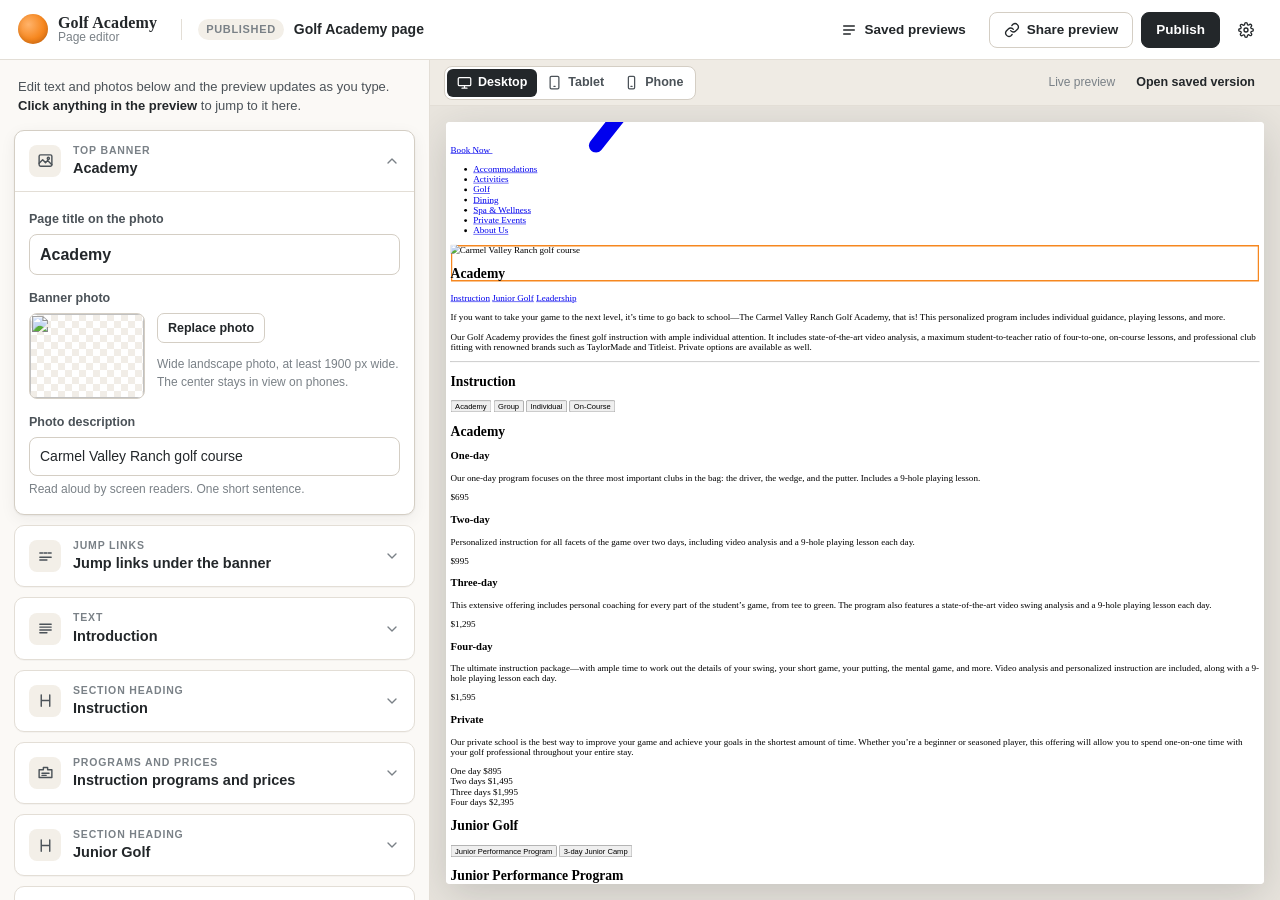
==== editor.html @ 5e8b1c4f "Golf Academy page editor prototype Editable copy of carmelvalleyranch.com/golf/golf-academy with a l" ====
<!doctype html>
<html lang="en">
<head>
<meta charset="utf-8">
<meta name="viewport" content="width=device-width, initial-scale=1">
<meta name="robots" content="noindex, nofollow">
<title>Golf Academy Page Editor</title>
<link rel="stylesheet" href="assets/cms/editor.css">
</head>
<body>
<header class="topbar">
  <div class="brand">
    <span class="brand-mark" aria-hidden="true"></span>
    <div class="brand-text"><strong>Golf Academy</strong><span>Page editor</span></div>
  </div>
  <div class="docstate" aria-live="polite">
    <span class="docstate-kind" id="docKind">Published</span>
    <span class="docstate-name" id="docName">Golf Academy page</span>
    <span class="docstate-dirty" id="docDirty" hidden>Unsaved changes</span>
    <button class="linklike" id="btnDiscard" type="button" hidden>Discard</button>
  </div>
  <div class="actions">
    <button class="btn btn-ghost only-narrow" id="btnTogglePreview" type="button">Preview</button>
    <button class="btn btn-ghost" id="btnDrafts" type="button" title="Open or manage saved previews">
      <svg viewBox="0 0 24 24" fill="none" stroke="currentColor" stroke-width="2" stroke-linecap="round" stroke-linejoin="round" aria-hidden="true"><path d="M4 6h16M4 12h16M4 18h10"/></svg>
      <span class="label-wide">Saved previews</span>
    </button>
    <button class="btn" id="btnShare" type="button" title="Save your changes as a preview and get a link to share">
      <svg viewBox="0 0 24 24" fill="none" stroke="currentColor" stroke-width="2" stroke-linecap="round" stroke-linejoin="round" aria-hidden="true"><path d="M10 13a5 5 0 0 0 7.5.5l3-3a5 5 0 0 0-7-7l-1.7 1.7"/><path d="M14 11a5 5 0 0 0-7.5-.5l-3 3a5 5 0 0 0 7 7l1.7-1.7"/></svg>
      Share preview
    </button>
    <button class="btn btn-primary" id="btnPublish" type="button" title="Make these changes the main version of the prototype page">Publish</button>
    <button class="btn btn-ghost btn-icon" id="btnSettings" type="button" aria-label="Settings" title="Settings">
      <svg viewBox="0 0 24 24" fill="none" stroke="currentColor" stroke-width="2" stroke-linecap="round" stroke-linejoin="round" aria-hidden="true"><circle cx="12" cy="12" r="3"/><path d="M19.4 15a1.7 1.7 0 0 0 .3 1.8l.1.1a2 2 0 1 1-2.8 2.8l-.1-.1a1.7 1.7 0 0 0-1.8-.3 1.7 1.7 0 0 0-1 1.5V21a2 2 0 1 1-4 0v-.1a1.7 1.7 0 0 0-1.1-1.5 1.7 1.7 0 0 0-1.8.3l-.1.1a2 2 0 1 1-2.8-2.8l.1-.1a1.7 1.7 0 0 0 .3-1.8 1.7 1.7 0 0 0-1.5-1H3a2 2 0 1 1 0-4h.1a1.7 1.7 0 0 0 1.5-1.1 1.7 1.7 0 0 0-.3-1.8l-.1-.1a2 2 0 1 1 2.8-2.8l.1.1a1.7 1.7 0 0 0 1.8.3H9a1.7 1.7 0 0 0 1-1.5V3a2 2 0 1 1 4 0v.1a1.7 1.7 0 0 0 1 1.5 1.7 1.7 0 0 0 1.8-.3l.1-.1a2 2 0 1 1 2.8 2.8l-.1.1a1.7 1.7 0 0 0-.3 1.8V9a1.7 1.7 0 0 0 1.5 1H21a2 2 0 1 1 0 4h-.1a1.7 1.7 0 0 0-1.5 1z"/></svg>
    </button>
  </div>
</header>

<div class="workspace">
  <aside class="panel" id="panel" aria-label="Page content">
    <p class="panel-intro">Edit text and photos below and the preview updates as you type. <b>Click anything in the preview</b> to jump to it here.</p>
    <div id="cards"></div>
  </aside>
  <section class="stage" aria-label="Preview">
    <div class="stagebar">
      <div class="seg" role="group" aria-label="Preview size">
        <button type="button" data-device="desktop" aria-pressed="true">
          <svg viewBox="0 0 24 24" fill="none" stroke="currentColor" stroke-width="2" stroke-linecap="round" aria-hidden="true"><rect x="2" y="4" width="20" height="13" rx="2"/><path d="M8 21h8M12 17v4"/></svg>Desktop</button>
        <button type="button" data-device="tablet" aria-pressed="false">
          <svg viewBox="0 0 24 24" fill="none" stroke="currentColor" stroke-width="2" stroke-linecap="round" aria-hidden="true"><rect x="5" y="2" width="14" height="20" rx="2"/><path d="M11 18h2"/></svg>Tablet</button>
        <button type="button" data-device="phone" aria-pressed="false">
          <svg viewBox="0 0 24 24" fill="none" stroke="currentColor" stroke-width="2" stroke-linecap="round" aria-hidden="true"><rect x="7" y="2" width="10" height="20" rx="2"/><path d="M11 18h2"/></svg>Phone</button>
      </div>
      <span class="spacer"></span>
      <span class="stage-note" id="stageNote">Live preview</span>
      <button class="btn btn-small btn-ghost" id="btnOpenSaved" type="button" title="Open the last saved version in a new tab">Open saved version</button>
    </div>
    <div class="frame-wrap" id="frameWrap">
      <div class="frame-loading" id="frameLoading">Loading preview</div>
      <div class="frame-holder" id="frameHolder"><iframe id="preview" title="Live preview of the Golf Academy page"></iframe></div>
    </div>
  </section>
</div>

<div id="modalRoot"></div>
<div class="toasts" id="toasts" aria-live="polite"></div>

<script>window.CMS_NO_BOOT = true;</script>
<script src="assets/cms/common.js"></script>
<script src="assets/cms/render.js"></script>
<script src="assets/cms/editor.js"></script>
</body>
</html>
---- assets/cms/editor.css ----
/* Golf Academy page editor */
:root {
  --ink: #23272a;
  --ink-2: #4b5258;
  --ink-3: #7a8187;
  --line: #e3ded6;
  --line-2: #d4cec4;
  --paper: #fbf9f6;
  --panel: #ffffff;
  --sand: #f3efe8;
  --accent: #c8641a;
  --accent-ink: #9c4a0f;
  --accent-soft: #fbeee2;
  --orange: #f6871f;
  --green: #2f7a4f;
  --green-soft: #e6f3eb;
  --red: #b23b2e;
  --red-soft: #fbe9e6;
  --focus: 0 0 0 3px rgba(246, 135, 31, .35);
  --radius: 10px;
  --shadow: 0 1px 2px rgba(35, 39, 42, .06), 0 4px 16px rgba(35, 39, 42, .06);
  --font: -apple-system, BlinkMacSystemFont, "Segoe UI", Roboto, "Helvetica Neue", Arial, sans-serif;
  --serif: "Iowan Old Style", "Palatino Linotype", Palatino, Georgia, serif;
}

* { box-sizing: border-box; }
html, body { height: 100%; }
body {
  margin: 0;
  font: 14px/1.45 var(--font);
  color: var(--ink);
  background: var(--paper);
  -webkit-font-smoothing: antialiased;
}
button, input, select, textarea { font: inherit; color: inherit; }
button { cursor: pointer; }
:focus-visible { outline: none; box-shadow: var(--focus); }
[hidden] { display: none !important; }

/* ---------- Top bar ---------- */
.topbar {
  height: 60px;
  display: flex;
  align-items: center;
  gap: 16px;
  padding: 0 16px 0 18px;
  background: var(--panel);
  border-bottom: 1px solid var(--line);
  position: relative;
  z-index: 5;
}
.brand { display: flex; align-items: center; gap: 10px; min-width: 0; }
.brand-mark {
  width: 30px; height: 30px; border-radius: 50%;
  background: radial-gradient(circle at 35% 35%, #ffb36b, var(--orange) 55%, #d8690c);
  box-shadow: inset 0 -2px 4px rgba(0, 0, 0, .12);
  flex: none;
}
.brand-text { display: flex; flex-direction: column; line-height: 1.15; min-width: 0; }
.brand-text strong { font: 600 16px/1.1 var(--serif); letter-spacing: .01em; white-space: nowrap; }
.brand-text span { font-size: 12px; color: var(--ink-3); }

.docstate {
  display: flex; align-items: center; gap: 10px;
  margin-left: 8px; padding-left: 16px; border-left: 1px solid var(--line);
  min-width: 0; flex: 1;
}
.docstate-name { font-weight: 600; white-space: nowrap; overflow: hidden; text-overflow: ellipsis; }
.docstate-kind {
  font-size: 11px; font-weight: 600; letter-spacing: .06em; text-transform: uppercase;
  color: var(--ink-3); background: var(--sand); padding: 3px 8px; border-radius: 999px; white-space: nowrap;
}
.docstate-dirty { display: inline-flex; align-items: center; gap: 6px; font-size: 12px; color: var(--accent-ink); white-space: nowrap; }
.docstate-dirty::before { content: ""; width: 7px; height: 7px; border-radius: 50%; background: var(--orange); }
.linklike { background: none; border: 0; padding: 0; color: var(--ink-3); text-decoration: underline; font-size: 12px; }
.linklike:hover { color: var(--ink); }

.actions { display: flex; align-items: center; gap: 8px; margin-left: auto; }

.btn {
  display: inline-flex; align-items: center; justify-content: center; gap: 7px;
  height: 36px; padding: 0 14px; border-radius: 8px;
  border: 1px solid var(--line-2); background: var(--panel);
  font-weight: 600; font-size: 13.5px; white-space: nowrap;
  transition: background .15s, border-color .15s, color .15s;
}
.btn:hover { background: var(--sand); }
.btn svg { width: 16px; height: 16px; flex: none; }
.btn-primary { background: var(--ink); border-color: var(--ink); color: #fff; }
.btn-primary:hover { background: #000; }
.btn-accent { background: var(--orange); border-color: var(--orange); color: #fff; }
.btn-accent:hover { background: #e2760f; border-color: #e2760f; }
.btn-ghost { border-color: transparent; background: transparent; }
.btn-ghost:hover { background: var(--sand); }
.btn-icon { width: 36px; padding: 0; }
.btn-small { height: 30px; padding: 0 10px; font-size: 12.5px; border-radius: 7px; }
.btn-danger { color: var(--red); }
.btn-danger:hover { background: var(--red-soft); border-color: #efc7c0; }
.btn[disabled] { opacity: .5; cursor: default; }

/* ---------- Workspace ---------- */
.workspace { display: flex; height: calc(100% - 60px); }

.panel {
  width: 430px; flex: none;
  background: var(--paper);
  border-right: 1px solid var(--line);
  overflow-y: auto;
  padding: 16px 14px 80px;
  scroll-behavior: smooth;
}
.panel-intro {
  margin: 2px 4px 14px; font-size: 13px; color: var(--ink-2);
}
.panel-intro b { color: var(--ink); }

.stage { flex: 1; display: flex; flex-direction: column; min-width: 0; background: #e9e5de; }
.stagebar {
  height: 46px; flex: none;
  display: flex; align-items: center; gap: 10px;
  padding: 0 14px; background: #efebe4; border-bottom: 1px solid var(--line);
}
.seg { display: inline-flex; background: #fff; border: 1px solid var(--line-2); border-radius: 8px; padding: 2px; }
.seg button {
  border: 0; background: transparent; height: 28px; padding: 0 10px; border-radius: 6px;
  font-size: 12.5px; font-weight: 600; color: var(--ink-2); display: inline-flex; align-items: center; gap: 6px;
}
.seg button svg { width: 15px; height: 15px; }
.seg button[aria-pressed="true"] { background: var(--ink); color: #fff; }
.stagebar .spacer { flex: 1; }
.stage-note { font-size: 12px; color: var(--ink-3); }

.frame-wrap { flex: 1; position: relative; overflow: hidden; }
.frame-holder {
  position: absolute; top: 16px; left: 50%;
  transform-origin: top left;
  box-shadow: 0 10px 40px rgba(35, 39, 42, .18);
  background: #fff; border-radius: 4px; overflow: hidden;
}
.frame-holder iframe { border: 0; display: block; background: #fff; transform-origin: top left; }
.frame-loading {
  position: absolute; inset: 0; display: grid; place-items: center;
  color: var(--ink-3); font-size: 13px;
}

/* ---------- Cards ---------- */
.card {
  background: var(--panel);
  border: 1px solid var(--line);
  border-radius: var(--radius);
  margin-bottom: 10px;
  box-shadow: 0 1px 1px rgba(35, 39, 42, .03);
  transition: border-color .15s, box-shadow .15s;
}
.card.is-open { border-color: var(--line-2); box-shadow: var(--shadow); }
.card.is-flash { box-shadow: 0 0 0 3px rgba(246, 135, 31, .45); }
.card-head {
  width: 100%; display: flex; align-items: center; gap: 12px; text-align: left;
  background: none; border: 0; padding: 12px 14px; border-radius: var(--radius);
}
.card-head:hover .card-title { color: #000; }
.card-icon {
  width: 32px; height: 32px; border-radius: 8px; flex: none;
  display: grid; place-items: center; background: var(--sand); color: var(--ink-2);
}
.card-icon svg { width: 17px; height: 17px; }
.card-titles { display: flex; flex-direction: column; min-width: 0; flex: 1; }
.card-kind { font-size: 10.5px; font-weight: 700; letter-spacing: .08em; text-transform: uppercase; color: var(--ink-3); }
.card-title { font-weight: 600; font-size: 14.5px; white-space: nowrap; overflow: hidden; text-overflow: ellipsis; }
.card-chev { width: 16px; height: 16px; color: var(--ink-3); transition: transform .2s; flex: none; }
.card.is-open .card-chev { transform: rotate(180deg); }
.card-body { padding: 4px 14px 16px; border-top: 1px solid var(--line); }
.card-tools { display: flex; gap: 6px; flex-wrap: wrap; margin-top: 14px; padding-top: 12px; border-top: 1px dashed var(--line); }

/* ---------- Fields ---------- */
.field { margin-top: 14px; }
.field > label, .field-label {
  display: flex; align-items: baseline; justify-content: space-between; gap: 8px;
  font-weight: 600; font-size: 12.5px; color: var(--ink-2); margin-bottom: 6px;
}
.field-label .opt { font-weight: 500; color: var(--ink-3); font-size: 11.5px; }
.hint { font-size: 12px; color: var(--ink-3); margin-top: 5px; }
.hint.warn { color: var(--accent-ink); }
.input, .textarea, .select {
  width: 100%; border: 1px solid var(--line-2); border-radius: 8px;
  background: #fff; padding: 8px 10px; font-size: 14px;
  transition: border-color .15s, box-shadow .15s;
}
.input:hover, .textarea:hover, .select:hover { border-color: #bfb7ab; }
.input:focus, .textarea:focus, .select:focus { border-color: var(--orange); box-shadow: var(--focus); outline: none; }
.textarea { resize: vertical; min-height: 70px; line-height: 1.5; }
.input-big { font-size: 16px; font-weight: 600; }
.row2 { display: grid; grid-template-columns: 1fr 1fr; gap: 10px; }

.check { display: inline-flex; align-items: center; gap: 8px; font-size: 13px; color: var(--ink-2); cursor: pointer; }
.check input { width: 16px; height: 16px; accent-color: var(--orange); }

/* Rich text */
.rte { border: 1px solid var(--line-2); border-radius: 8px; background: #fff; transition: border-color .15s, box-shadow .15s; }
.rte:focus-within { border-color: var(--orange); box-shadow: var(--focus); }
.rte-bar { display: flex; align-items: center; gap: 2px; padding: 4px; border-bottom: 1px solid var(--line); background: #fcfbf9; border-radius: 8px 8px 0 0; flex-wrap: wrap; }
.rte-bar button {
  width: 30px; height: 28px; border: 0; background: transparent; border-radius: 6px;
  display: grid; place-items: center; color: var(--ink-2);
}
.rte-bar button:hover { background: var(--sand); color: var(--ink); }
.rte-bar button.on { background: var(--accent-soft); color: var(--accent-ink); }
.rte-bar svg { width: 16px; height: 16px; }
.rte-bar .sep { width: 1px; height: 18px; background: var(--line); margin: 0 4px; }
.rte-bar .rte-tip { margin-left: auto; font-size: 11px; color: var(--ink-3); padding-right: 6px; }
.rte-area { min-height: 64px; padding: 8px 12px; font-size: 14px; line-height: 1.55; outline: none; }
.rte-area p { margin: 0 0 .6em; }
.rte-area p:last-child { margin-bottom: 0; }
.rte-area ul, .rte-area ol { margin: 0 0 .6em; padding-left: 1.3em; }
.rte-area a { color: var(--accent-ink); }
.rte-area:empty::before { content: attr(data-placeholder); color: var(--ink-3); }
.rte-link { display: flex; gap: 6px; padding: 6px; border-bottom: 1px solid var(--line); background: #fcfbf9; }
.rte-link .input { height: 30px; padding: 4px 8px; font-size: 13px; }

/* Image */
.img-field { display: grid; grid-template-columns: 116px 1fr; gap: 12px; align-items: start; }
.img-thumb {
  position: relative; width: 116px; height: 86px; border-radius: 8px; overflow: hidden;
  background: repeating-conic-gradient(#f1ede7 0% 25%, #fff 0% 50%) 0 0 / 14px 14px;
  border: 1px solid var(--line-2);
}
.img-thumb img { width: 100%; height: 100%; object-fit: cover; display: block; }
.img-thumb.is-drop { outline: 3px dashed var(--orange); outline-offset: -3px; }
.img-badge {
  position: absolute; left: 6px; bottom: 6px; font-size: 10.5px; font-weight: 700;
  background: rgba(35, 39, 42, .82); color: #fff; padding: 2px 6px; border-radius: 4px;
}
.img-actions { display: flex; flex-direction: column; gap: 8px; }
.img-actions .btn { align-self: flex-start; }

/* Tabs editor */
.chips { display: flex; flex-wrap: wrap; gap: 6px; margin-top: 14px; }
.chip {
  height: 30px; padding: 0 11px; border-radius: 999px; border: 1px solid var(--line-2);
  background: #fff; font-size: 12.5px; font-weight: 600; color: var(--ink-2);
  max-width: 100%; overflow: hidden; text-overflow: ellipsis; white-space: nowrap;
}
.chip:hover { border-color: #bfb7ab; color: var(--ink); }
.chip[aria-pressed="true"] { background: var(--ink); color: #fff; border-color: var(--ink); }
.chip-add { border-style: dashed; color: var(--accent-ink); }
.subpanel { margin-top: 12px; padding: 2px 12px 14px; background: #fcfbf9; border: 1px solid var(--line); border-radius: 9px; }
.subpanel-tools { display: flex; gap: 6px; flex-wrap: wrap; margin-top: 12px; }

.rows-head { display: flex; align-items: center; justify-content: space-between; margin-top: 18px; }
.rows-head h4 { margin: 0; font-size: 12.5px; color: var(--ink-2); }
.rowcard { border: 1px solid var(--line); border-radius: 8px; background: #fff; margin-top: 8px; }
.rowcard.is-open { border-color: var(--line-2); box-shadow: 0 2px 10px rgba(35, 39, 42, .06); }
.rowcard-head { display: flex; align-items: center; gap: 6px; padding: 6px 6px 6px 10px; }
.rowcard-toggle { flex: 1; min-width: 0; display: flex; align-items: baseline; gap: 8px; background: none; border: 0; text-align: left; padding: 4px 0; }
.rowcard-toggle .t { font-weight: 600; white-space: nowrap; overflow: hidden; text-overflow: ellipsis; }
.rowcard-toggle .p { color: var(--ink-3); font-size: 12px; white-space: nowrap; overflow: hidden; text-overflow: ellipsis; min-width: 0; }
.rowcard-body { padding: 0 10px 12px; border-top: 1px solid var(--line); }
.mini { width: 28px; height: 28px; border: 0; border-radius: 6px; background: transparent; color: var(--ink-3); display: grid; place-items: center; flex: none; }
.mini:hover { background: var(--sand); color: var(--ink); }
.mini.danger:hover { background: var(--red-soft); color: var(--red); }
.mini svg { width: 15px; height: 15px; }
.mini[disabled] { opacity: .3; cursor: default; background: transparent; }

.btnlist-item { display: grid; grid-template-columns: 1fr 1fr auto; gap: 6px; align-items: center; margin-top: 8px; }
.btnlist-item .select { padding: 7px 8px; }
.btnlist-extra { grid-column: 1 / -1; display: flex; gap: 14px; align-items: center; margin-top: -2px; }

.add-row {
  width: 100%; margin-top: 8px; height: 36px; border-radius: 8px;
  border: 1px dashed var(--line-2); background: transparent; color: var(--accent-ink); font-weight: 600; font-size: 13px;
  display: inline-flex; align-items: center; justify-content: center; gap: 6px;
}
.add-row:hover { background: var(--accent-soft); border-color: #e9c3a0; }
.add-row svg { width: 15px; height: 15px; }

/* ---------- Dialogs ---------- */
.modal {
  position: fixed; inset: 0; z-index: 50; display: grid; place-items: center;
  background: rgba(28, 31, 33, .45); padding: 20px;
  animation: fade .15s ease-out;
}
.modal-box {
  width: min(560px, 100%); max-height: calc(100vh - 40px); overflow: auto;
  background: #fff; border-radius: 14px; box-shadow: 0 30px 80px rgba(0, 0, 0, .25);
  padding: 22px 22px 18px; animation: rise .18s ease-out;
}
.modal-box h2 { margin: 0 0 6px; font: 600 22px/1.2 var(--serif); }
.modal-box p { margin: 6px 0; color: var(--ink-2); }
.modal-box .lead { font-size: 14.5px; }
.modal-actions { display: flex; justify-content: flex-end; gap: 8px; margin-top: 20px; flex-wrap: wrap; }
.modal-actions .left { margin-right: auto; }
.linkbox { display: flex; gap: 8px; margin-top: 12px; }
.linkbox .input { font-family: ui-monospace, SFMono-Regular, Menlo, Consolas, monospace; font-size: 13px; background: var(--sand); }
.callout { margin-top: 14px; padding: 10px 12px; border-radius: 9px; background: var(--sand); font-size: 13px; color: var(--ink-2); }
.callout.ok { background: var(--green-soft); color: #1f5a39; }
.callout.err { background: var(--red-soft); color: #7d2a20; }
.callout.warn { background: var(--accent-soft); color: var(--accent-ink); }
.slug { font-family: ui-monospace, SFMono-Regular, Menlo, Consolas, monospace; font-size: 12px; color: var(--ink-3); margin-top: 6px; word-break: break-all; }
.draftlist { margin: 14px 0 0; padding: 0; list-style: none; border: 1px solid var(--line); border-radius: 10px; overflow: hidden; }
.draftlist li { display: flex; align-items: center; gap: 10px; padding: 10px 12px; border-top: 1px solid var(--line); }
.draftlist li:first-child { border-top: 0; }
.draftlist .meta { flex: 1; min-width: 0; }
.draftlist .meta strong { display: block; white-space: nowrap; overflow: hidden; text-overflow: ellipsis; }
.draftlist .meta span { font-size: 12px; color: var(--ink-3); }
.draftlist .tools { display: flex; gap: 6px; }
.empty { padding: 18px; text-align: center; color: var(--ink-3); }
details.help { margin-top: 12px; font-size: 13px; color: var(--ink-2); }
details.help summary { cursor: pointer; font-weight: 600; color: var(--ink); }
details.help ol { padding-left: 1.2em; margin: 8px 0 0; }
details.help li { margin-bottom: 4px; }
details.help code { background: var(--sand); padding: 1px 5px; border-radius: 4px; font-size: 12px; }
.section-title { font-size: 11px; font-weight: 700; letter-spacing: .08em; text-transform: uppercase; color: var(--ink-3); margin: 20px 0 4px; }

/* ---------- Toast ---------- */
.toasts { position: fixed; bottom: 18px; left: 50%; transform: translateX(-50%); z-index: 60; display: flex; flex-direction: column; gap: 8px; align-items: center; pointer-events: none; }
.toast {
  pointer-events: auto; display: flex; align-items: center; gap: 12px;
  background: var(--ink); color: #fff; padding: 10px 12px 10px 16px; border-radius: 10px;
  box-shadow: 0 10px 30px rgba(0, 0, 0, .25); font-size: 13.5px; max-width: min(560px, calc(100vw - 32px));
  animation: rise .18s ease-out;
}
.toast.err { background: #8c2a1f; }
.toast button { background: rgba(255, 255, 255, .12); border: 0; color: #fff; height: 28px; padding: 0 10px; border-radius: 6px; font-weight: 600; font-size: 12.5px; }
.toast button:hover { background: rgba(255, 255, 255, .22); }
.spinner { width: 14px; height: 14px; border-radius: 50%; border: 2px solid rgba(255, 255, 255, .35); border-top-color: #fff; animation: spin .7s linear infinite; flex: none; }

@keyframes spin { to { transform: rotate(360deg); } }
@keyframes fade { from { opacity: 0; } }
@keyframes rise { from { opacity: 0; transform: translateY(6px); } }

/* ---------- Small screens ---------- */
.only-narrow { display: none; }
@media (max-width: 980px) {
  .docstate { display: none; }
  .btn .label-wide { display: none; }
  .panel { width: 360px; }
}
@media (max-width: 760px) {
  .only-narrow { display: inline-flex; }
  .workspace { display: block; height: auto; }
  .panel { width: 100%; border-right: 0; padding-bottom: 24px; }
  .stage { height: 80vh; position: relative; }
  body.show-preview .panel { display: none; }
  body:not(.show-preview) .stage { display: none; }
  .brand-text span { display: none; }
  .actions { gap: 4px; }
  .btn { padding: 0 10px; }
}
@media (prefers-reduced-motion: reduce) { * { animation: none !important; transition: none !important; scroll-behavior: auto !important; } }
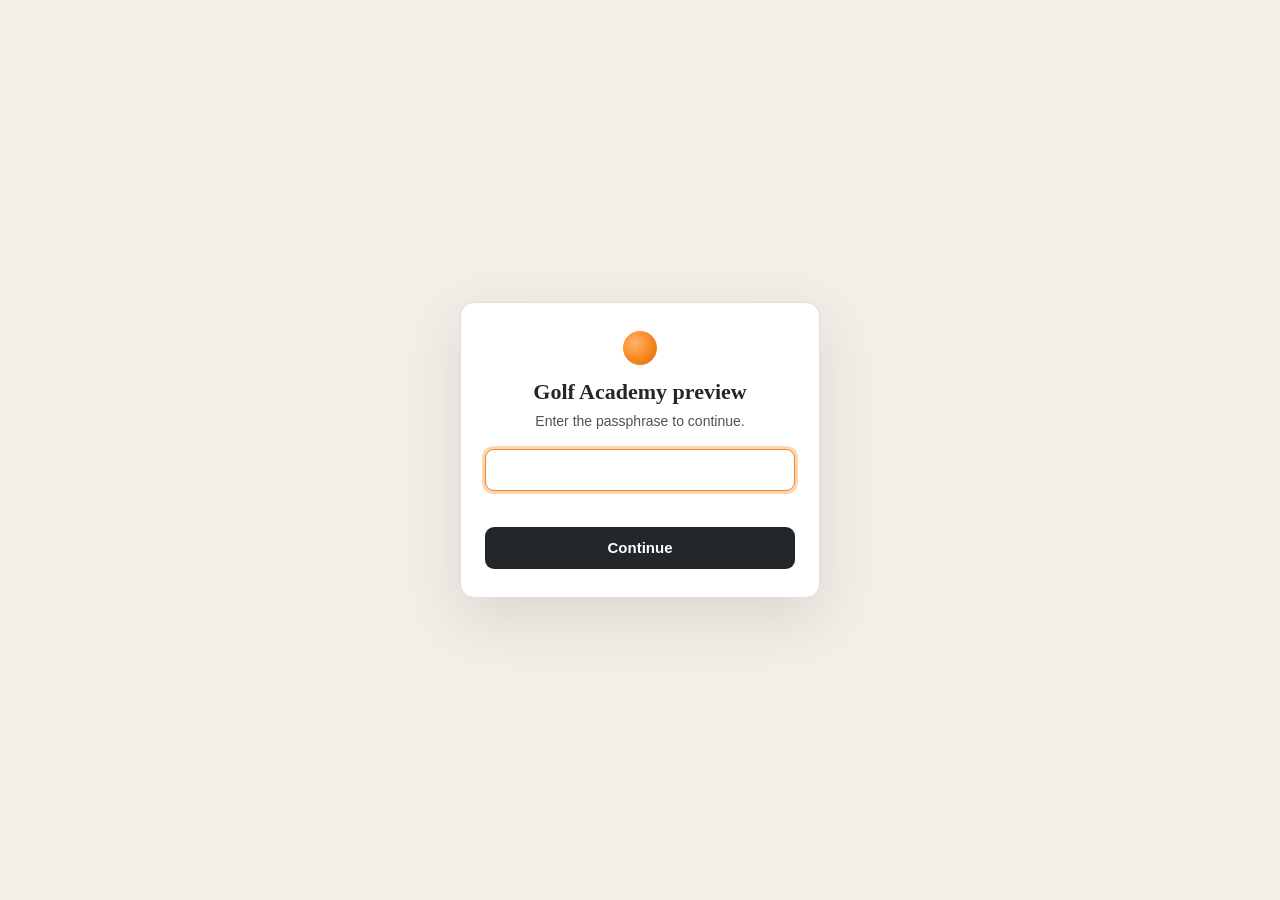
==== commit 59f8ce29: "Add passphrase gate to page, previews and editor Co-Authored-By: Claude Opus 5.5 <noreply@anthropic." ====
--- a/editor.html
+++ b/editor.html
@@ -2,6 +2,7 @@
 <html lang="en">
 <head>
 <meta charset="utf-8">
+<script src="assets/cms/gate.js"></script>
 <meta name="viewport" content="width=device-width, initial-scale=1">
 <meta name="robots" content="noindex, nofollow">
 <title>Golf Academy Page Editor</title>
